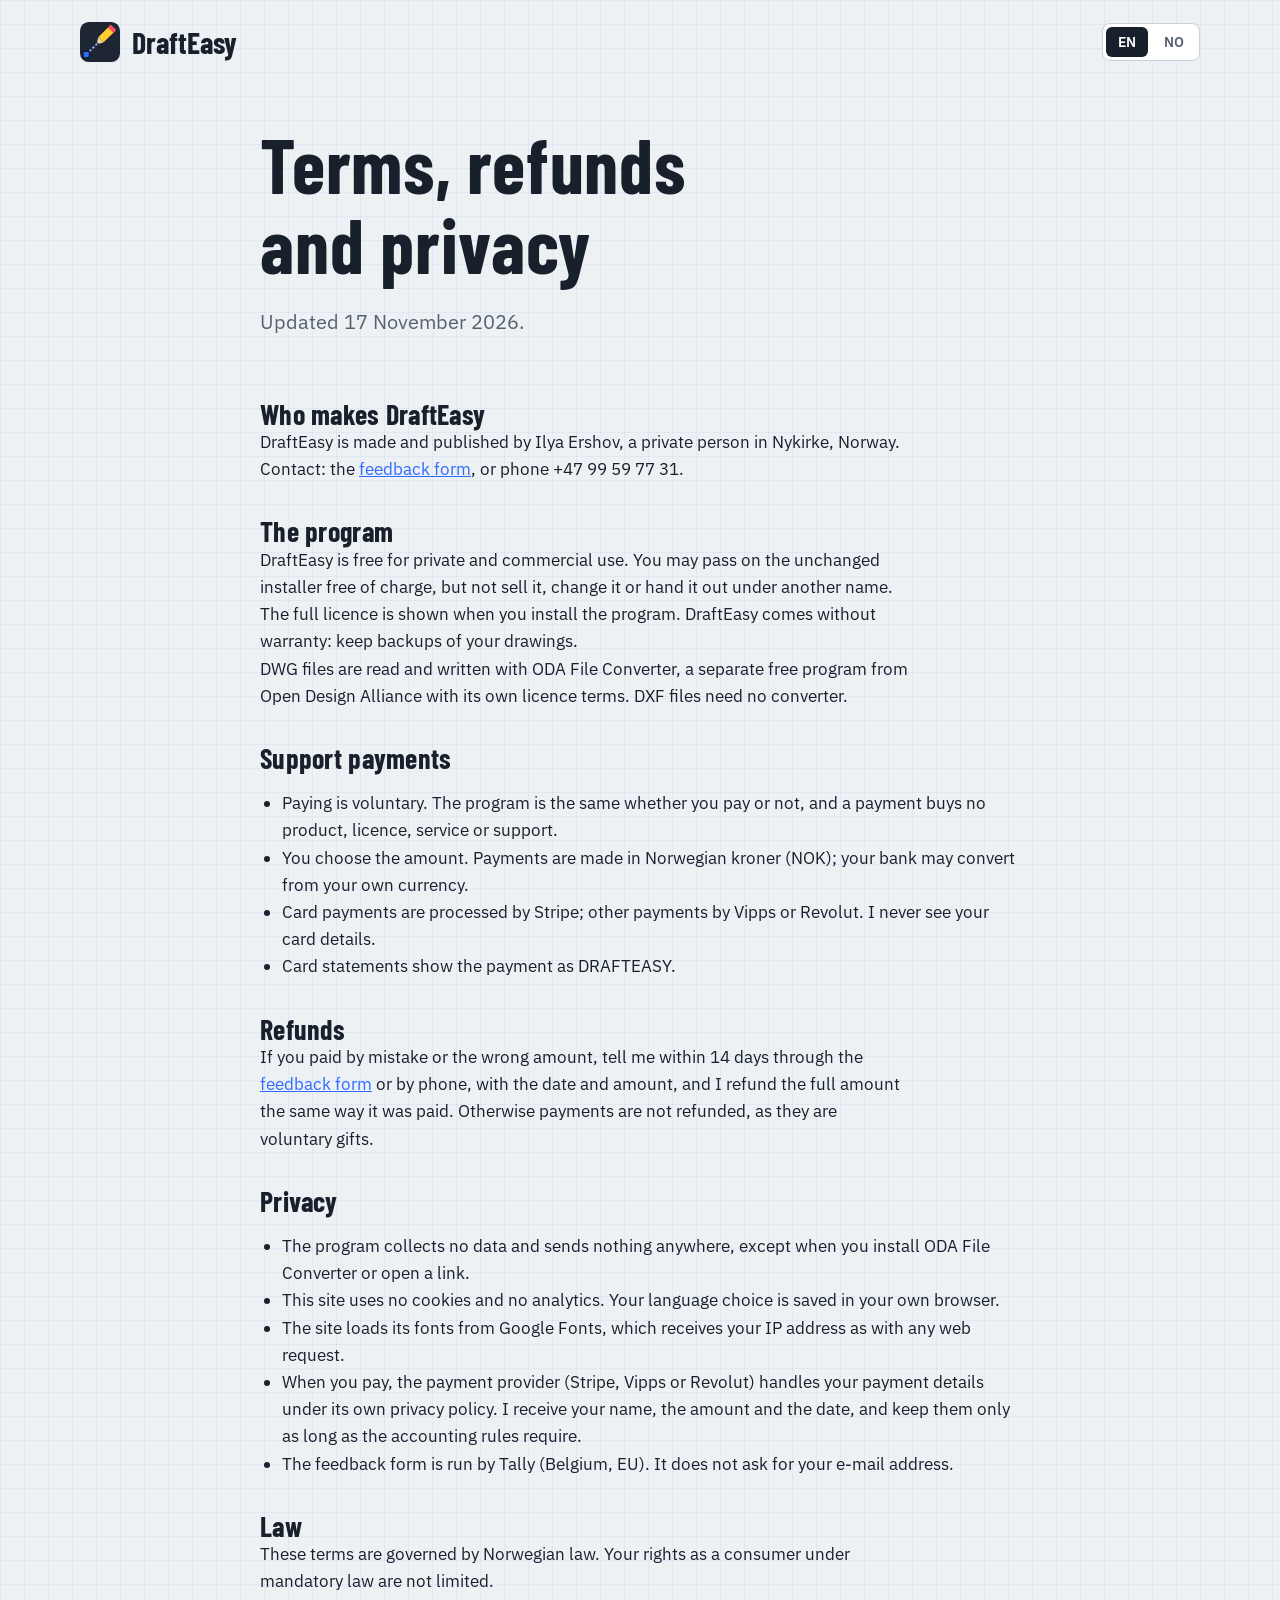
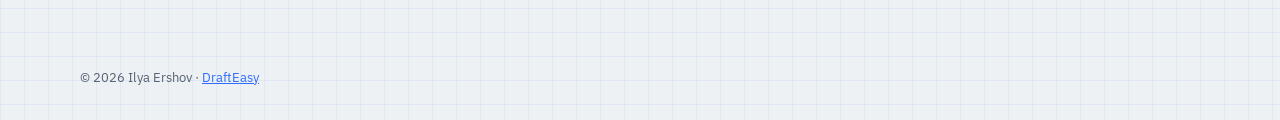
==== terms/index.html @ d9a66414 "Add files via upload" ====
<!DOCTYPE html>
<html lang="en">
<head>
<meta charset="utf-8">
<meta name="viewport" content="width=device-width, initial-scale=1">
<title>Terms, refunds and privacy · DraftEasy</title>
<meta name="description" content="Terms for using DraftEasy and for voluntary support payments, refunds and privacy.">
<link rel="icon" type="image/png" href="../img/icon-64.png">
<link rel="preconnect" href="https://fonts.googleapis.com">
<link rel="preconnect" href="https://fonts.gstatic.com" crossorigin>
<link href="https://fonts.googleapis.com/css2?family=Barlow+Condensed:wght@500;600;700&family=IBM+Plex+Sans:wght@400;500;600&family=IBM+Plex+Mono:wght@500&display=swap" rel="stylesheet">
<link rel="stylesheet" href="../style.css">
<style>
  .doc { max-width: 760px; }
  .doc h2 { margin-top: 34px; font-size: 28px; }
  .doc p, .doc li { line-height: 1.6; }
  .doc ul { padding-left: 22px; }
  [data-block][hidden] { display: none; }
</style>
</head>
<body>
<header>
  <div class="wrap">
    <nav class="crumbs"><a class="brand" href="../"><img src="../img/icon.svg" alt="" width="40" height="40">DraftEasy</a></nav>
    <div class="langs" role="group" aria-label="Language">
      <button type="button" data-lang="en" aria-pressed="true">EN</button>
      <button type="button" data-lang="no" aria-pressed="false">NO</button>
    </div>
  </div>
</header>

<main class="wrap doc" id="top">

<div data-block="en" lang="en">
  <section class="hero">
    <h1>Terms, refunds and privacy</h1>
    <p class="lead">Updated 17 November 2026.</p>
  </section>

  <h2>Who makes DraftEasy</h2>
  <p>DraftEasy is made and published by Ilya Ershov, a private person in Nykirke, Norway.</p>
  <p>Contact: the <a href="../feedback/">feedback form</a>, or phone +47 99 59 77 31.</p>

  <h2>The program</h2>
  <p>DraftEasy is free for private and commercial use. You may pass on the unchanged installer free of charge, but not sell it, change it or hand it out under another name. The full licence is shown when you install the program. DraftEasy comes without warranty: keep backups of your drawings.</p>
  <p>DWG files are read and written with ODA File Converter, a separate free program from Open Design Alliance with its own licence terms. DXF files need no converter.</p>

  <h2>Support payments</h2>
  <ul>
    <li>Paying is voluntary. The program is the same whether you pay or not, and a payment buys no product, licence, service or support.</li>
    <li>You choose the amount. Payments are made in Norwegian kroner (NOK); your bank may convert from your own currency.</li>
    <li>Card payments are processed by Stripe; other payments by Vipps or Revolut. I never see your card details.</li>
    <li>Card statements show the payment as DRAFTEASY.</li>
  </ul>

  <h2>Refunds</h2>
  <p>If you paid by mistake or the wrong amount, tell me within 14 days through the <a href="../feedback/">feedback form</a> or by phone, with the date and amount, and I refund the full amount the same way it was paid. Otherwise payments are not refunded, as they are voluntary gifts.</p>

  <h2>Privacy</h2>
  <ul>
    <li>The program collects no data and sends nothing anywhere, except when you install ODA File Converter or open a link.</li>
    <li>This site uses no cookies and no analytics. Your language choice is saved in your own browser.</li>
    <li>The site loads its fonts from Google Fonts, which receives your IP address as with any web request.</li>
    <li>When you pay, the payment provider (Stripe, Vipps or Revolut) handles your payment details under its own privacy policy. I receive your name, the amount and the date, and keep them only as long as the accounting rules require.</li>
    <li>The feedback form is run by Tally (Belgium, EU). It does not ask for your e-mail address.</li>
  </ul>

  <h2>Law</h2>
  <p>These terms are governed by Norwegian law. Your rights as a consumer under mandatory law are not limited.</p>
</div>

<div data-block="no" lang="nb" hidden>
  <section class="hero">
    <h1>Vilkår, refusjon og personvern</h1>
    <p class="lead">Oppdatert 17. november 2026.</p>
  </section>

  <h2>Hvem lager DraftEasy</h2>
  <p>DraftEasy er laget og publisert av Ilya Ershov, privatperson i Nykirke.</p>
  <p>Kontakt: <a href="../feedback/">tilbakemeldingsskjemaet</a>, eller telefon 99 59 77 31.</p>

  <h2>Programmet</h2>
  <p>DraftEasy er gratis til privat bruk og i jobb. Du kan gi det uendrede installasjonsprogrammet videre gratis, men ikke selge det, endre det eller dele det ut under et annet navn. Hele lisensen vises når du installerer programmet. DraftEasy leveres uten garanti: ta sikkerhetskopi av tegningene dine.</p>
  <p>DWG-filer leses og lagres med ODA File Converter, et eget gratisprogram fra Open Design Alliance med egne lisensvilkår. DXF-filer trenger ingen konverterer.</p>

  <h2>Støttebetalinger</h2>
  <ul>
    <li>Det er frivillig å betale. Programmet er det samme om du betaler eller ikke, og en betaling kjøper ikke noe produkt, lisens, tjeneste eller brukerstøtte.</li>
    <li>Du velger beløpet selv. Betalinger skjer i norske kroner (NOK).</li>
    <li>Kortbetalinger behandles av Stripe, andre betalinger av Vipps eller Revolut. Jeg ser aldri kortopplysningene dine.</li>
    <li>På kontoutskriften står betalingen som DRAFTEASY.</li>
  </ul>

  <h2>Refusjon</h2>
  <p>Har du betalt ved en feil eller feil beløp, si fra innen 14 dager via <a href="../feedback/">tilbakemeldingsskjemaet</a> eller på telefon, med dato og beløp, så betaler jeg tilbake hele beløpet samme vei. Ellers refunderes ikke betalinger, siden de er frivillige gaver.</p>

  <h2>Personvern</h2>
  <ul>
    <li>Programmet samler ikke inn data og sender ingenting noe sted, bortsett fra når du installerer ODA File Converter eller åpner en lenke.</li>
    <li>Nettsiden bruker ingen informasjonskapsler og ingen analyseverktøy. Språkvalget lagres i din egen nettleser.</li>
    <li>Nettsiden henter skrifttyper fra Google Fonts, som da får IP-adressen din, slik som ved enhver forespørsel på nettet.</li>
    <li>Når du betaler, behandler betalingstjenesten (Stripe, Vipps eller Revolut) betalingsopplysningene etter sin egen personvernerklæring. Jeg får navn, beløp og dato, og tar vare på dem bare så lenge bokføringsreglene krever.</li>
    <li>Tilbakemeldingsskjemaet driftes av Tally (Belgia, EU). Det spør ikke etter e-postadressen din.</li>
  </ul>

  <h2>Lovvalg</h2>
  <p>Vilkårene følger norsk rett. Dine rettigheter som forbruker etter ufravikelig lov begrenses ikke.</p>
</div>

</main>

<footer class="wrap">
  <p class="legal">© 2026 Ilya Ershov · <a href="../">DraftEasy</a></p>
</footer>

<script>
function setLang(lang) {
  document.querySelectorAll("[data-block]").forEach(b => { b.hidden = b.dataset.block !== lang; });
  document.documentElement.lang = lang === "no" ? "nb" : "en";
  document.querySelectorAll(".langs button").forEach(b => b.setAttribute("aria-pressed", String(b.dataset.lang === lang)));
  try { localStorage.setItem("lang", lang); } catch (e) { /* storage is optional */ }
}
document.querySelectorAll(".langs button").forEach(b => b.addEventListener("click", () => setLang(b.dataset.lang)));
let start = "";
try { start = localStorage.getItem("lang") || ""; } catch (e) { start = ""; }
if (start !== "en" && start !== "no") start = /^(nb|nn|no)/.test((navigator.language || "").toLowerCase()) ? "no" : "en";
setLang(start);
</script>
</body>
</html>
---- style.css ----
/* Layout idea: a drawing sheet. Grid paper background, dimension lines as dividers, a title block as footer. */
:root {
  --paper: #eef1f4;
  --sheet: #ffffff;
  --ink: #18202b;
  --muted: #566170;
  --line: #c9d1db;
  --accent: #e0a800;      /* the yellow of the program's icons */
  --grip: #2f6bff;        /* grip blue */
  --on-accent: #18202b;
  --grid: rgba(47, 107, 255, 0.07);
  --display: "Barlow Condensed", "Arial Narrow", "Roboto Condensed", sans-serif;
  --body: "IBM Plex Sans", "Segoe UI", system-ui, sans-serif;
  --mono: "IBM Plex Mono", Consolas, "Courier New", monospace;
  color-scheme: light;
}
@media (prefers-color-scheme: dark) {
  :root:not([data-theme="light"]) {
    --paper: #161b22; --sheet: #1e252e; --ink: #e8ecf1; --muted: #9aa6b4; --line: #323c48;
    --accent: #ffd24a; --grip: #6b95ff; --on-accent: #18202b; --grid: rgba(107, 149, 255, 0.07);
    color-scheme: dark;
  }
}
:root[data-theme="dark"] {
  --paper: #161b22; --sheet: #1e252e; --ink: #e8ecf1; --muted: #9aa6b4; --line: #323c48;
  --accent: #ffd24a; --grip: #6b95ff; --on-accent: #18202b; --grid: rgba(107, 149, 255, 0.07);
  color-scheme: dark;
}
* { box-sizing: border-box; }
html, body { margin: 0; }
body {
  background-color: var(--paper);
  background-image: linear-gradient(var(--grid) 1px, transparent 1px), linear-gradient(90deg, var(--grid) 1px, transparent 1px);
  background-size: 24px 24px;
  color: var(--ink);
  font: 400 17px/1.6 var(--body);
}
a { color: var(--grip); }
a:focus-visible, button:focus-visible { outline: 3px solid var(--grip); outline-offset: 3px; border-radius: 4px; }
img { max-width: 100%; display: block; }
.wrap { width: min(1120px, 100% - 40px); margin: 0 auto; }
h1, h2, h3 { font-family: var(--display); font-weight: 700; line-height: 1.05; text-wrap: balance; margin: 0; letter-spacing: 0.01em; }
h1 { font-size: clamp(44px, 7vw, 76px); }
h2 { font-size: clamp(32px, 4.4vw, 46px); }
h3 { font-size: 24px; font-weight: 600; }
p { margin: 0; max-width: 65ch; }
.muted { color: var(--muted); }

/* header */
header { padding: 18px 0; }
header .wrap { display: flex; align-items: center; justify-content: space-between; gap: 16px; flex-wrap: wrap; }
.brand { display: flex; align-items: center; gap: 12px; font-family: var(--display); font-size: 30px; font-weight: 700; color: var(--ink); text-decoration: none; }
.brand img { width: 40px; height: 40px; }
.langs { display: flex; gap: 4px; border: 1px solid var(--line); border-radius: 8px; padding: 3px; background: var(--sheet); }
.langs button { font: 600 14px var(--body); border: 0; background: transparent; color: var(--muted); padding: 6px 12px; border-radius: 6px; cursor: pointer; }
.langs button[aria-pressed="true"] { background: var(--ink); color: var(--sheet); }

/* hero */
.hero { padding: 40px 0 28px; display: grid; gap: 22px; }
.hero .lead { font-size: 20px; color: var(--muted); }
.cta { display: flex; flex-wrap: wrap; gap: 12px 18px; align-items: center; }
.btn { display: inline-flex; align-items: center; gap: 10px; text-decoration: none; font: 600 18px var(--body); padding: 14px 24px; border-radius: 10px; border: 2px solid var(--ink); color: var(--ink); background: var(--sheet); }
.btn.primary { background: var(--accent); border-color: var(--accent); color: var(--on-accent); }
.btn svg { width: 20px; height: 20px; }
.cta small { color: var(--muted); font-size: 14px; }
.facts { display: flex; flex-wrap: wrap; gap: 8px; list-style: none; padding: 0; margin: 0; }
.facts li { font-size: 14px; font-weight: 600; padding: 4px 12px; border-radius: 999px; border: 1px solid var(--line); background: var(--sheet); }

/* a framed screenshot, like a viewport on a sheet */
.frame { background: var(--sheet); border: 1px solid var(--line); border-radius: 12px; padding: 10px; box-shadow: 0 18px 40px -24px rgba(0, 0, 0, 0.45); }
.frame img { border-radius: 6px; width: 100%; height: auto; }
figure { margin: 0; display: grid; gap: 10px; }
figcaption { font-size: 15px; color: var(--muted); }

/* dimension line divider: |<———— label ————>| */
.dim { display: flex; align-items: center; gap: 12px; margin: 64px 0 26px; color: var(--muted); font: 500 13px var(--mono); text-transform: uppercase; letter-spacing: 0.08em; }
.dim::before, .dim::after { content: ""; flex: 1; height: 10px; border-left: 1px solid var(--muted); border-right: 1px solid var(--muted);
  background: linear-gradient(var(--muted), var(--muted)) center / 100% 1px no-repeat; }
.dim::before { border-right: 0; }
.dim::after { border-left: 0; }

section > h2 { margin-bottom: 14px; }
section > p.intro { margin-bottom: 26px; color: var(--muted); }

/* commands */
.cmds { display: grid; grid-template-columns: repeat(auto-fill, minmax(150px, 1fr)); gap: 8px; }
.cmd { display: flex; align-items: baseline; gap: 10px; padding: 10px 12px; background: var(--sheet); border: 1px solid var(--line); border-radius: 8px; }
.cmd b { font: 500 15px var(--mono); color: var(--grip); min-width: 3.2ch; }
.cmd span { font-size: 15px; }

/* features */
.features { display: grid; grid-template-columns: repeat(auto-fit, minmax(260px, 1fr)); gap: 16px; }
.feature { background: var(--sheet); border: 1px solid var(--line); border-top: 3px solid var(--accent); border-radius: 10px; padding: 20px; display: grid; gap: 8px; align-content: start; }
.feature p { font-size: 16px; color: var(--muted); }

.gallery { display: grid; grid-template-columns: repeat(auto-fit, minmax(320px, 1fr)); gap: 22px; }

/* faq */
.faq { display: grid; gap: 10px; }
.faq details { background: var(--sheet); border: 1px solid var(--line); border-radius: 10px; padding: 14px 18px; }
.faq summary { font-weight: 600; cursor: pointer; }
.faq details p { margin-top: 10px; color: var(--muted); }

/* support */
.support-head { display: flex; align-items: center; gap: 14px; margin-bottom: 14px; }
.support-head svg { width: 46px; height: 46px; flex: none; }
.pay { display: grid; grid-template-columns: repeat(auto-fit, minmax(250px, 1fr)); gap: 16px; }
.card { background: var(--sheet); border: 1px solid var(--line); border-radius: 12px; padding: 20px; display: grid; gap: 12px; align-content: start; }
.card .cur { font: 600 13px var(--mono); color: var(--muted); letter-spacing: 0.06em; }
.card img.qr { width: 168px; height: 168px; border-radius: 8px; border: 1px solid var(--line); background: #fff; }
.card dl { margin: 0; display: grid; grid-template-columns: auto 1fr; gap: 4px 12px; font-size: 15px; }
.card dt { color: var(--muted); }
.card dd { margin: 0; font-variant-numeric: tabular-nums; font-weight: 600; }
.card a.pay-link { font-weight: 600; }

/* footer: title block of a drawing */
footer.wrap { margin: 72px auto 32px; }
.titleblock { display: grid; grid-template-columns: 2fr 1fr 1fr 1fr; border: 2px solid var(--ink); background: var(--sheet); }
.titleblock > div { padding: 10px 14px; border-left: 1px solid var(--ink); display: grid; gap: 2px; }
.titleblock > div:first-child { border-left: 0; }
.titleblock small { font: 500 11px var(--mono); text-transform: uppercase; letter-spacing: 0.08em; color: var(--muted); }
.titleblock strong { font-family: var(--display); font-size: 22px; font-weight: 600; }
.legal { margin-top: 14px; font-size: 13px; color: var(--muted); max-width: none; }

@media (max-width: 700px) {
  .titleblock { grid-template-columns: 1fr 1fr; }
  .titleblock > div:nth-child(3) { border-left: 0; }
  .titleblock > div:nth-child(n+3) { border-top: 1px solid var(--ink); }
  body { font-size: 16px; }
}
@media (prefers-reduced-motion: reduce) { * { scroll-behavior: auto !important; } }

/* breadcrumb brand on product pages */
.crumbs { display: flex; align-items: center; gap: 12px; flex-wrap: wrap; }
.crumbs > span { color: var(--muted); font-size: 26px; }
.brand.sub { font-size: 26px; }
.brand.sub img { width: 32px; height: 32px; }

/* home page */
.products { display: grid; grid-template-columns: repeat(auto-fit, minmax(300px, 1fr)); gap: 20px; }
.product { background: var(--sheet); border: 1px solid var(--line); border-radius: 14px; overflow: hidden; display: grid; grid-template-rows: auto 1fr; }
.product .shot { background: #1e252e; aspect-ratio: 16 / 9; display: grid; place-items: center; overflow: hidden; }
.product .shot img { width: 100%; height: 100%; object-fit: cover; object-position: left top; }
.product .body { padding: 22px; display: grid; gap: 12px; align-content: start; }
.product .tag { justify-self: start; font: 600 12px var(--mono); letter-spacing: 0.06em; text-transform: uppercase; padding: 3px 10px; border-radius: 999px; }
.tag.free { background: var(--accent); color: var(--on-accent); }
.tag.dev { border: 1px solid var(--grip); color: var(--grip); }
.product ul { margin: 0; padding-left: 20px; color: var(--muted); font-size: 16px; display: grid; gap: 4px; }
.product .links { display: flex; gap: 16px; flex-wrap: wrap; font-weight: 600; }
.schedule { width: 92%; border-collapse: collapse; font: 500 12px var(--mono); color: #c9d4e3; }
.schedule th, .schedule td { border: 1px solid #3a4656; padding: 4px 7px; text-align: left; font-variant-numeric: tabular-nums; }
.schedule th { color: #ffd24a; font-weight: 600; }
.schedule td.n { text-align: right; }
.about { display: grid; grid-template-columns: auto 1fr; gap: 24px; align-items: start; }
.about img { width: 96px; height: 96px; }
@media (max-width: 600px) { .about { grid-template-columns: 1fr; } }

.appicon { display: inline-block; width: 40px; height: 40px; vertical-align: -4px; margin-right: 12px; }
.heroicon { display: block; margin-bottom: 18px; }

.changelog { display: grid; gap: 14px; }
.release { background: var(--sheet); border: 1px solid var(--line); border-radius: 10px; padding: 18px 22px; }
.release h3 { font-size: 24px; }
.release h3 small { font: 500 14px var(--mono); color: var(--muted); margin-left: 8px; }
.release h4 { font: 600 14px var(--mono); text-transform: uppercase; letter-spacing: 0.06em; margin: 12px 0 6px; color: var(--muted); }
.release ul { margin: 0; padding-left: 22px; display: grid; gap: 4px; }
.release ul.later { color: var(--muted); }
.feedback-cta { margin-top: 22px; display: flex; flex-wrap: wrap; align-items: center; gap: 16px 24px; }
.feedback-cta p { flex: 1 1 360px; }
.form-box { background: var(--sheet); border: 1px solid var(--line); border-radius: 12px; padding: 22px; min-height: 200px; }
.form-box iframe { width: 100%; border: 0; min-height: 620px; }
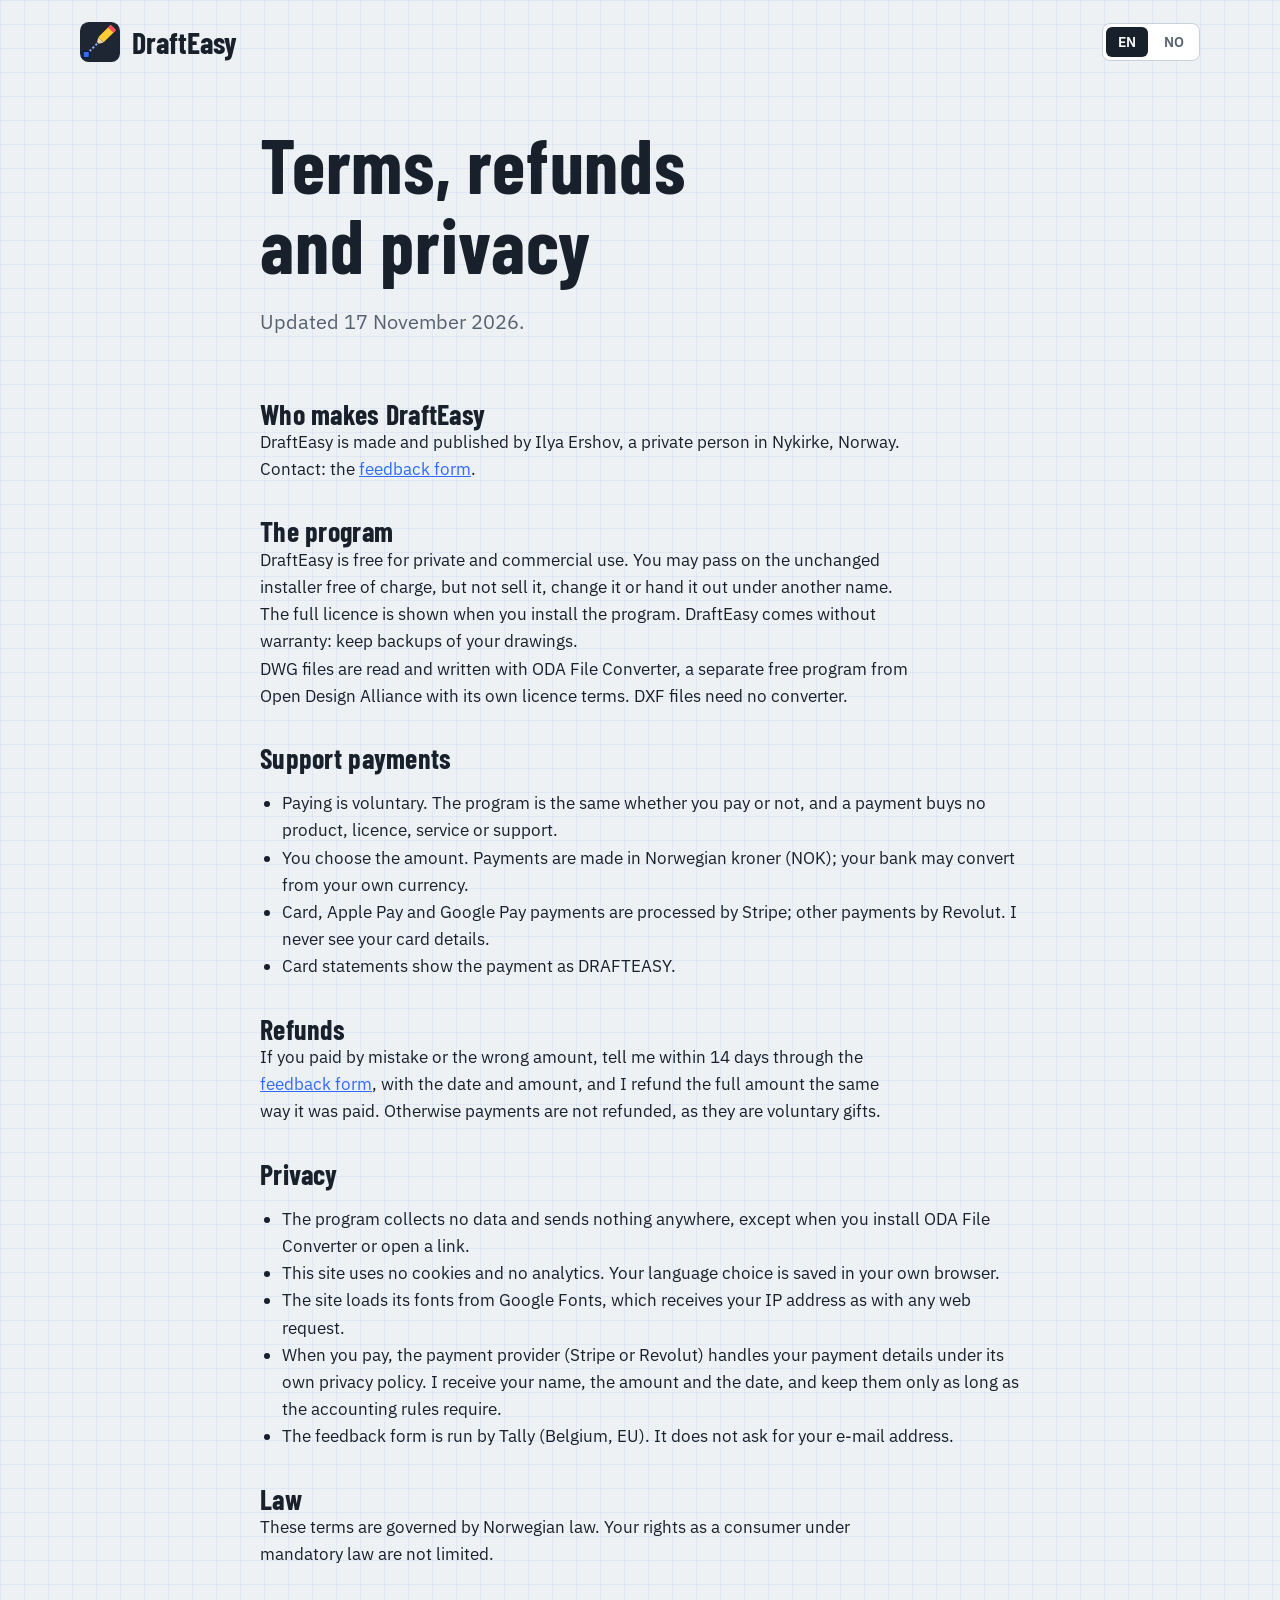
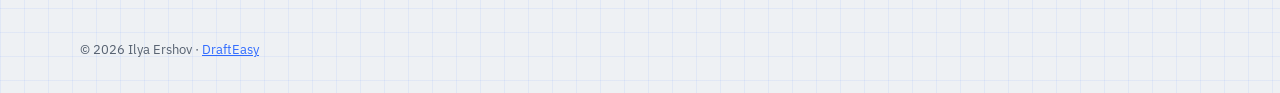
==== commit 2590116f: "Add files via upload" ====
--- a/terms/index.html
+++ b/terms/index.html
@@ -39,7 +39,7 @@
 
   <h2>Who makes DraftEasy</h2>
   <p>DraftEasy is made and published by Ilya Ershov, a private person in Nykirke, Norway.</p>
-  <p>Contact: the <a href="../feedback/">feedback form</a>, or phone +47 99 59 77 31.</p>
+  <p>Contact: the <a href="../feedback/">feedback form</a>.</p>
 
   <h2>The program</h2>
   <p>DraftEasy is free for private and commercial use. You may pass on the unchanged installer free of charge, but not sell it, change it or hand it out under another name. The full licence is shown when you install the program. DraftEasy comes without warranty: keep backups of your drawings.</p>
@@ -49,19 +49,19 @@
   <ul>
     <li>Paying is voluntary. The program is the same whether you pay or not, and a payment buys no product, licence, service or support.</li>
     <li>You choose the amount. Payments are made in Norwegian kroner (NOK); your bank may convert from your own currency.</li>
-    <li>Card payments are processed by Stripe; other payments by Vipps or Revolut. I never see your card details.</li>
+    <li>Card, Apple Pay and Google Pay payments are processed by Stripe; other payments by Revolut. I never see your card details.</li>
     <li>Card statements show the payment as DRAFTEASY.</li>
   </ul>
 
   <h2>Refunds</h2>
-  <p>If you paid by mistake or the wrong amount, tell me within 14 days through the <a href="../feedback/">feedback form</a> or by phone, with the date and amount, and I refund the full amount the same way it was paid. Otherwise payments are not refunded, as they are voluntary gifts.</p>
+  <p>If you paid by mistake or the wrong amount, tell me within 14 days through the <a href="../feedback/">feedback form</a>, with the date and amount, and I refund the full amount the same way it was paid. Otherwise payments are not refunded, as they are voluntary gifts.</p>
 
   <h2>Privacy</h2>
   <ul>
     <li>The program collects no data and sends nothing anywhere, except when you install ODA File Converter or open a link.</li>
     <li>This site uses no cookies and no analytics. Your language choice is saved in your own browser.</li>
     <li>The site loads its fonts from Google Fonts, which receives your IP address as with any web request.</li>
-    <li>When you pay, the payment provider (Stripe, Vipps or Revolut) handles your payment details under its own privacy policy. I receive your name, the amount and the date, and keep them only as long as the accounting rules require.</li>
+    <li>When you pay, the payment provider (Stripe or Revolut) handles your payment details under its own privacy policy. I receive your name, the amount and the date, and keep them only as long as the accounting rules require.</li>
     <li>The feedback form is run by Tally (Belgium, EU). It does not ask for your e-mail address.</li>
   </ul>
 
@@ -77,7 +77,7 @@
 
   <h2>Hvem lager DraftEasy</h2>
   <p>DraftEasy er laget og publisert av Ilya Ershov, privatperson i Nykirke.</p>
-  <p>Kontakt: <a href="../feedback/">tilbakemeldingsskjemaet</a>, eller telefon 99 59 77 31.</p>
+  <p>Kontakt: <a href="../feedback/">tilbakemeldingsskjemaet</a>.</p>
 
   <h2>Programmet</h2>
   <p>DraftEasy er gratis til privat bruk og i jobb. Du kan gi det uendrede installasjonsprogrammet videre gratis, men ikke selge det, endre det eller dele det ut under et annet navn. Hele lisensen vises når du installerer programmet. DraftEasy leveres uten garanti: ta sikkerhetskopi av tegningene dine.</p>
@@ -87,19 +87,19 @@
   <ul>
     <li>Det er frivillig å betale. Programmet er det samme om du betaler eller ikke, og en betaling kjøper ikke noe produkt, lisens, tjeneste eller brukerstøtte.</li>
     <li>Du velger beløpet selv. Betalinger skjer i norske kroner (NOK).</li>
-    <li>Kortbetalinger behandles av Stripe, andre betalinger av Vipps eller Revolut. Jeg ser aldri kortopplysningene dine.</li>
+    <li>Betalinger med kort, Apple Pay og Google Pay behandles av Stripe, andre betalinger av Revolut. Jeg ser aldri kortopplysningene dine.</li>
     <li>På kontoutskriften står betalingen som DRAFTEASY.</li>
   </ul>
 
   <h2>Refusjon</h2>
-  <p>Har du betalt ved en feil eller feil beløp, si fra innen 14 dager via <a href="../feedback/">tilbakemeldingsskjemaet</a> eller på telefon, med dato og beløp, så betaler jeg tilbake hele beløpet samme vei. Ellers refunderes ikke betalinger, siden de er frivillige gaver.</p>
+  <p>Har du betalt ved en feil eller feil beløp, si fra innen 14 dager via <a href="../feedback/">tilbakemeldingsskjemaet</a>, med dato og beløp, så betaler jeg tilbake hele beløpet samme vei. Ellers refunderes ikke betalinger, siden de er frivillige gaver.</p>
 
   <h2>Personvern</h2>
   <ul>
     <li>Programmet samler ikke inn data og sender ingenting noe sted, bortsett fra når du installerer ODA File Converter eller åpner en lenke.</li>
     <li>Nettsiden bruker ingen informasjonskapsler og ingen analyseverktøy. Språkvalget lagres i din egen nettleser.</li>
     <li>Nettsiden henter skrifttyper fra Google Fonts, som da får IP-adressen din, slik som ved enhver forespørsel på nettet.</li>
-    <li>Når du betaler, behandler betalingstjenesten (Stripe, Vipps eller Revolut) betalingsopplysningene etter sin egen personvernerklæring. Jeg får navn, beløp og dato, og tar vare på dem bare så lenge bokføringsreglene krever.</li>
+    <li>Når du betaler, behandler betalingstjenesten (Stripe eller Revolut) betalingsopplysningene etter sin egen personvernerklæring. Jeg får navn, beløp og dato, og tar vare på dem bare så lenge bokføringsreglene krever.</li>
     <li>Tilbakemeldingsskjemaet driftes av Tally (Belgia, EU). Det spør ikke etter e-postadressen din.</li>
   </ul>
 
